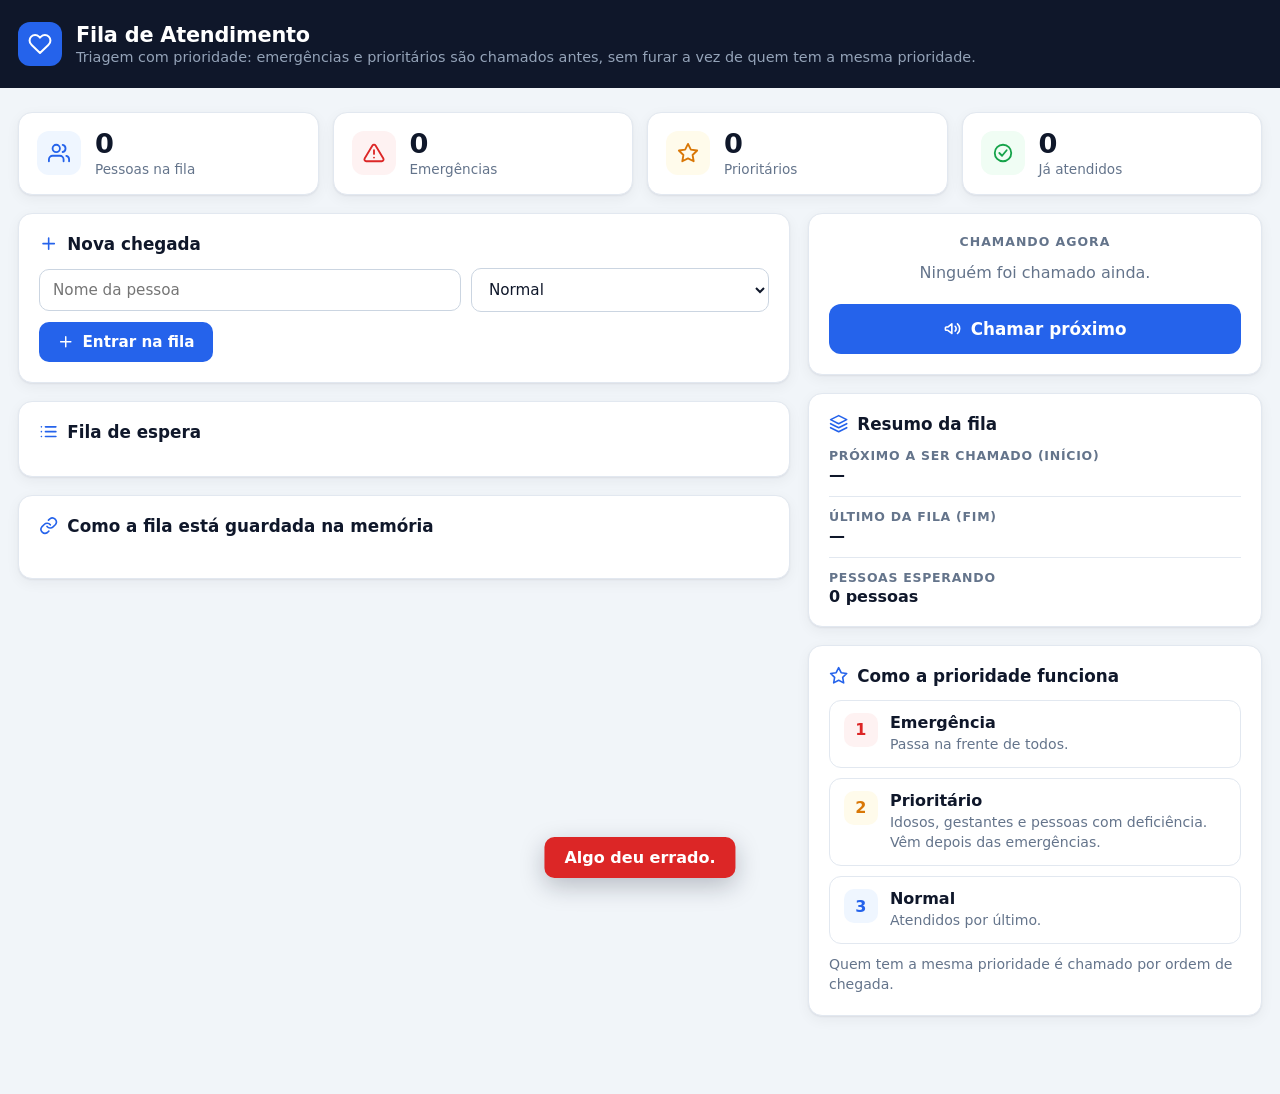
==== Java/FilaAtendimento/src/main/resources/static/index.html @ 16b32c85 "Adiciona Java/FilaAtendimento (fila prioritaria com lista encadeada) Co-Authored-By: Claude Sonnet 5" ====
<!DOCTYPE html>
<html lang="pt-BR">
<head>
<meta charset="UTF-8">
<meta name="viewport" content="width=device-width, initial-scale=1.0">
<title>Fila de Atendimento com Prioridade</title>
<style>
  :root {
    --bg: #f1f5f9; --card: #ffffff; --borda: #e2e8f0; --texto: #0f172a; --suave: #64748b;
    --marca: #2563eb; --marca-fundo: #eff6ff; --topo: #0f172a;
    --emerg: #dc2626; --emerg-fundo: #fef2f2; --prio: #d97706; --prio-fundo: #fffbeb;
    --normal: #2563eb; --normal-fundo: #eff6ff; --ok: #16a34a; --ok-fundo: #f0fdf4;
    --sombra: 0 1px 2px rgba(15,23,42,.06), 0 4px 14px rgba(15,23,42,.05);
  }
  * { box-sizing: border-box; }
  body { margin: 0; background: var(--bg); color: var(--texto); font-family: "Inter", "Segoe UI", system-ui, sans-serif; }
  .ic { width: 1.15em; height: 1.15em; fill: none; stroke: currentColor; stroke-width: 2; stroke-linecap: round; stroke-linejoin: round; flex: none; }

  header.topo { background: var(--topo); color: #fff; }
  header.topo .conteudo { max-width: 1360px; margin: 0 auto; padding: 22px 18px; display: flex; align-items: center; gap: 14px; }
  .logo { width: 44px; height: 44px; border-radius: 12px; background: var(--marca); display: grid; place-items: center; }
  .logo .ic { width: 24px; height: 24px; }
  header.topo h1 { margin: 0; font-size: 1.3rem; font-weight: 700; letter-spacing: -.01em; }
  header.topo p { margin: 2px 0 0; color: #94a3b8; font-size: .9rem; }

  main { max-width: 1360px; margin: 0 auto; padding: 24px 18px 60px; }
  .layout { display: grid; grid-template-columns: minmax(0, 1.7fr) minmax(300px, 1fr); gap: 18px; align-items: start; }
  .col { min-width: 0; }

  .stats { display: grid; grid-template-columns: repeat(4, 1fr); gap: 14px; margin-bottom: 18px; }
  .stat { background: var(--card); border: 1px solid var(--borda); border-radius: 14px; padding: 16px 18px; display: flex; align-items: center; gap: 14px; box-shadow: var(--sombra); }
  .stat .bolha { width: 44px; height: 44px; border-radius: 12px; display: grid; place-items: center; background: var(--marca-fundo); color: var(--marca); }
  .stat.emerg .bolha { background: var(--emerg-fundo); color: var(--emerg); }
  .stat.prio .bolha { background: var(--prio-fundo); color: var(--prio); }
  .stat.atend .bolha { background: var(--ok-fundo); color: var(--ok); }
  .stat .bolha .ic { width: 22px; height: 22px; }
  .stat b { display: block; font-size: 1.7rem; line-height: 1.1; }
  .stat span { color: var(--suave); font-size: .85rem; }

  .card { background: var(--card); border: 1px solid var(--borda); border-radius: 14px; padding: 20px; margin-bottom: 18px; box-shadow: var(--sombra); }
  .card h2 { margin: 0 0 14px; font-size: 1.05rem; display: flex; align-items: center; gap: 9px; }
  .card h2 .ic { color: var(--marca); }

  form { display: flex; flex-wrap: wrap; gap: 10px; align-items: center; }
  input[type=text], select {
    background: #fff; color: var(--texto); border: 1px solid #cbd5e1; border-radius: 10px;
    padding: 11px 13px; font-size: .95rem; font-family: inherit;
  }
  input[type=text]:focus, select:focus { outline: 3px solid #bfdbfe; border-color: var(--marca); }
  input[type=text] { flex: 1 1 240px; }
  button {
    display: inline-flex; align-items: center; justify-content: center; gap: 8px; font-family: inherit;
    background: var(--marca); color: #fff; border: 0; border-radius: 10px; padding: 11px 18px;
    font-weight: 600; font-size: .95rem; cursor: pointer; transition: background .15s;
  }
  button:hover { background: #1d4ed8; }
  button.icone { background: #fff; color: var(--suave); border: 1px solid var(--borda); padding: 8px; }
  button.icone:hover { color: var(--emerg); border-color: #fecaca; background: #fef2f2; }
  button.grande { width: 100%; padding: 15px 18px; font-size: 1.05rem; border-radius: 12px; }
  button:disabled { background: #cbd5e1; cursor: not-allowed; }

  ul#lista { list-style: none; margin: 0; padding: 0; }
  ul#lista li {
    display: flex; align-items: center; gap: 12px; padding: 13px 16px; border: 1px solid var(--borda);
    border-radius: 12px; margin-bottom: 8px; background: #fff; border-left: 5px solid var(--normal);
  }
  ul#lista li.p-EMERGENCIA { border-left-color: var(--emerg); }
  ul#lista li.p-PRIORITARIO { border-left-color: var(--prio); }
  ul#lista li.proximo { background: #f8fbff; box-shadow: 0 0 0 2px #bfdbfe; }
  .ordem { width: 30px; height: 30px; border-radius: 50%; background: #f1f5f9; color: var(--suave); font-weight: 700; font-size: .85rem; display: grid; place-items: center; flex: none; }
  li.proximo .ordem { background: var(--marca); color: #fff; }
  .senha { font-family: "JetBrains Mono", ui-monospace, monospace; font-weight: 700; font-size: .9rem; background: #f1f5f9; padding: 4px 9px; border-radius: 8px; }
  .nome { flex: 1; word-break: break-word; font-weight: 500; }
  .hora { color: var(--suave); font-size: .82rem; display: flex; align-items: center; gap: 5px; }
  .badge { font-size: .74rem; font-weight: 700; padding: 3px 10px; border-radius: 999px; letter-spacing: .02em; }
  .badge.EMERGENCIA { color: #b91c1c; background: var(--emerg-fundo); }
  .badge.PRIORITARIO { color: #b45309; background: var(--prio-fundo); }
  .badge.NORMAL { color: #1d4ed8; background: var(--normal-fundo); }
  .vazio { color: var(--suave); display: flex; align-items: center; justify-content: center; gap: 10px; padding: 22px; }
  .vazio .ic { width: 22px; height: 22px; }

  .chamando { text-align: center; }
  .chamando .rotulo { color: var(--suave); font-size: .78rem; text-transform: uppercase; letter-spacing: .08em; font-weight: 700; }
  .chamando .senha-grande { font-family: "JetBrains Mono", ui-monospace, monospace; font-size: 3.2rem; font-weight: 800; line-height: 1.1; margin: 8px 0 2px; color: var(--marca); }
  .chamando .quem { font-size: 1.15rem; font-weight: 600; margin-bottom: 8px; }
  .chamando .vazio-chamado { color: var(--suave); padding: 14px 0 6px; }
  .chamando .botao { margin-top: 16px; }

  .resumo dl { margin: 0; display: grid; gap: 12px; }
  .resumo dt { color: var(--suave); font-size: .78rem; text-transform: uppercase; letter-spacing: .06em; font-weight: 700; }
  .resumo dd { margin: 2px 0 0; font-weight: 600; word-break: break-word; }
  .resumo .linha { border-top: 1px solid var(--borda); padding-top: 12px; }

  .regra { display: flex; gap: 12px; align-items: flex-start; border: 1px solid var(--borda); border-radius: 12px; padding: 12px 14px; margin-bottom: 10px; }
  .regra .bolha { width: 34px; height: 34px; border-radius: 10px; display: grid; place-items: center; flex: none; font-weight: 800; }
  .regra.n1 .bolha { background: var(--emerg-fundo); color: var(--emerg); }
  .regra.n2 .bolha { background: var(--prio-fundo); color: var(--prio); }
  .regra.n3 .bolha { background: var(--normal-fundo); color: var(--normal); }
  .regra b { display: block; margin-bottom: 2px; }
  .regra span { color: var(--suave); font-size: .88rem; line-height: 1.4; }
  .nota { color: var(--suave); font-size: .88rem; line-height: 1.45; margin: 4px 0 0; }

  /* desenho da fila encadeada */
  .estrutura { display: flex; flex-wrap: wrap; align-items: flex-start; gap: 0; row-gap: 22px; padding: 6px 2px 2px; }
  .item { display: flex; align-items: center; }
  .no-wrap { position: relative; padding-top: 22px; }
  .tag { position: absolute; top: 0; left: 0; font-size: .7rem; font-weight: 800; letter-spacing: .06em; padding: 2px 8px; border-radius: 999px; white-space: nowrap; }
  .tag.head { color: #1d4ed8; background: var(--marca-fundo); }
  .tag.tail { color: #b45309; background: var(--prio-fundo); }
  .tag.both { color: #1d4ed8; background: var(--marca-fundo); }
  .no { display: flex; border: 2px solid var(--normal); border-radius: 12px; overflow: hidden; background: #fff; }
  .no.EMERGENCIA { border-color: var(--emerg); }
  .no.PRIORITARIO { border-color: var(--prio); }
  .no .valor { padding: 9px 13px; max-width: 150px; font-size: .88rem; font-weight: 500; }
  .no .valor small { display: block; color: var(--suave); font-size: .7rem; font-weight: 600; }
  .no .ptr { background: var(--normal); color: #fff; padding: 0 11px; display: flex; align-items: center; font-weight: 700; font-size: .75rem; }
  .no.EMERGENCIA .ptr { background: var(--emerg); }
  .no.PRIORITARIO .ptr { background: var(--prio); }
  .seta { color: var(--suave); padding: 0 8px; display: flex; }
  .seta .ic { width: 22px; height: 22px; }
  .nulo { border: 2px dashed #cbd5e1; border-radius: 12px; padding: 8px 13px; color: var(--suave); font-weight: 700; font-size: .85rem; margin-top: 22px; }

  #toast {
    position: fixed; bottom: 22px; left: 50%; transform: translateX(-50%); background: var(--emerg); color: #fff;
    padding: 11px 20px; border-radius: 10px; font-weight: 600; opacity: 0; pointer-events: none; transition: opacity .25s;
    max-width: 90vw; z-index: 10; box-shadow: 0 8px 24px rgba(15,23,42,.25);
  }
  #toast.ok { background: var(--ok); }
  #toast.mostrar { opacity: 1; }
  @media (max-width: 1000px) { .layout { grid-template-columns: 1fr; } .stats { grid-template-columns: repeat(2, 1fr); } }
  @media (max-width: 560px) { .stats { grid-template-columns: 1fr; } }
</style>
</head>
<body>
<svg width="0" height="0" style="position:absolute" aria-hidden="true">
  <symbol id="i-users" viewBox="0 0 24 24"><path d="M17 21v-2a4 4 0 0 0-4-4H5a4 4 0 0 0-4 4v2"/><circle cx="9" cy="7" r="4"/><path d="M23 21v-2a4 4 0 0 0-3-3.9M16 3.1a4 4 0 0 1 0 7.8"/></symbol>
  <symbol id="i-alert" viewBox="0 0 24 24"><path d="M10.3 3.9 1.8 18a2 2 0 0 0 1.7 3h17a2 2 0 0 0 1.7-3L13.7 3.9a2 2 0 0 0-3.4 0z"/><path d="M12 9v4M12 17h.01"/></symbol>
  <symbol id="i-star" viewBox="0 0 24 24"><path d="M12 2l3.1 6.3 6.9 1-5 4.9 1.2 6.8L12 17.8 5.8 21l1.2-6.8-5-4.9 6.9-1z"/></symbol>
  <symbol id="i-check" viewBox="0 0 24 24"><circle cx="12" cy="12" r="9"/><path d="M8 12l3 3 5-6"/></symbol>
  <symbol id="i-plus" viewBox="0 0 24 24"><path d="M12 5v14M5 12h14"/></symbol>
  <symbol id="i-x" viewBox="0 0 24 24"><path d="M18 6 6 18M6 6l12 12"/></symbol>
  <symbol id="i-clock" viewBox="0 0 24 24"><circle cx="12" cy="12" r="9"/><path d="M12 7v5l3 2"/></symbol>
  <symbol id="i-megaphone" viewBox="0 0 24 24"><path d="M3 11v2a1 1 0 0 0 1 1h2l5 4V6L6 10H4a1 1 0 0 0-1 1z"/><path d="M15 9a4 4 0 0 1 0 6M18 6a8 8 0 0 1 0 12"/></symbol>
  <symbol id="i-list" viewBox="0 0 24 24"><path d="M8 6h13M8 12h13M8 18h13M3 6h.01M3 12h.01M3 18h.01"/></symbol>
  <symbol id="i-link" viewBox="0 0 24 24"><path d="M10 13a5 5 0 0 0 7.5.5l3-3a5 5 0 0 0-7-7l-1.7 1.7"/><path d="M14 11a5 5 0 0 0-7.5-.5l-3 3a5 5 0 0 0 7 7l1.7-1.7"/></symbol>
  <symbol id="i-layers" viewBox="0 0 24 24"><path d="M12 2 2 7l10 5 10-5z"/><path d="M2 17l10 5 10-5M2 12l10 5 10-5"/></symbol>
  <symbol id="i-arrow" viewBox="0 0 24 24"><path d="M5 12h14M13 6l6 6-6 6"/></symbol>
  <symbol id="i-inbox" viewBox="0 0 24 24"><path d="M22 12h-6l-2 3h-4l-2-3H2"/><path d="M5.5 5.1 2 12v6a2 2 0 0 0 2 2h16a2 2 0 0 0 2-2v-6l-3.5-6.9A2 2 0 0 0 16.8 4H7.2a2 2 0 0 0-1.7 1.1z"/></symbol>
  <symbol id="i-heart" viewBox="0 0 24 24"><path d="M20.8 4.6a5.5 5.5 0 0 0-7.8 0L12 5.7l-1-1.1a5.5 5.5 0 0 0-7.8 7.8l1 1.1L12 21l7.8-7.5 1-1.1a5.5 5.5 0 0 0 0-7.8z"/></symbol>
</svg>

<header class="topo">
  <div class="conteudo">
    <div class="logo"><svg class="ic"><use href="#i-heart"/></svg></div>
    <div>
      <h1>Fila de Atendimento</h1>
      <p>Triagem com prioridade: emergências e prioritários são chamados antes, sem furar a vez de quem tem a mesma prioridade.</p>
    </div>
  </div>
</header>

<main>
  <div class="stats">
    <div class="stat"><div class="bolha"><svg class="ic"><use href="#i-users"/></svg></div><div><b id="cTotal">0</b><span>Pessoas na fila</span></div></div>
    <div class="stat emerg"><div class="bolha"><svg class="ic"><use href="#i-alert"/></svg></div><div><b id="cEmerg">0</b><span>Emergências</span></div></div>
    <div class="stat prio"><div class="bolha"><svg class="ic"><use href="#i-star"/></svg></div><div><b id="cPrio">0</b><span>Prioritários</span></div></div>
    <div class="stat atend"><div class="bolha"><svg class="ic"><use href="#i-check"/></svg></div><div><b id="cAtend">0</b><span>Já atendidos</span></div></div>
  </div>

  <div class="layout">
  <div class="col">
    <section class="card">
      <h2><svg class="ic"><use href="#i-plus"/></svg>Nova chegada</h2>
      <form id="form">
        <input type="text" id="nome" placeholder="Nome da pessoa" maxlength="60" autocomplete="off" required>
        <select id="prioridade">
          <option value="NORMAL">Normal</option>
          <option value="PRIORITARIO">Prioritário (idoso, gestante, PCD)</option>
          <option value="EMERGENCIA">Emergência</option>
        </select>
        <button type="submit"><svg class="ic"><use href="#i-plus"/></svg>Entrar na fila</button>
      </form>
    </section>

    <section class="card">
      <h2><svg class="ic"><use href="#i-list"/></svg>Fila de espera</h2>
      <ul id="lista"></ul>
    </section>

    <section class="card">
      <h2><svg class="ic"><use href="#i-link"/></svg>Como a fila está guardada na memória</h2>
      <div class="estrutura" id="estrutura"></div>
    </section>
  </div>

  <div class="col">
    <aside class="card chamando">
      <div class="rotulo">Chamando agora</div>
      <div id="chamadoBox"><div class="vazio-chamado">Ninguém foi chamado ainda.</div></div>
      <div class="botao"><button class="grande" id="chamar"><svg class="ic"><use href="#i-megaphone"/></svg>Chamar próximo</button></div>
    </aside>

    <aside class="card resumo">
      <h2><svg class="ic"><use href="#i-layers"/></svg>Resumo da fila</h2>
      <dl>
        <div><dt>Próximo a ser chamado (início)</dt><dd id="pPrimeiro">—</dd></div>
        <div class="linha"><dt>Último da fila (fim)</dt><dd id="pUltimo">—</dd></div>
        <div class="linha"><dt>Pessoas esperando</dt><dd id="pTam">0 pessoas</dd></div>
      </dl>
    </aside>

    <section class="card">
      <h2><svg class="ic"><use href="#i-star"/></svg>Como a prioridade funciona</h2>
      <div class="regra n1"><div class="bolha">1</div><div><b>Emergência</b><span>Passa na frente de todos.</span></div></div>
      <div class="regra n2"><div class="bolha">2</div><div><b>Prioritário</b><span>Idosos, gestantes e pessoas com deficiência. Vêm depois das emergências.</span></div></div>
      <div class="regra n3"><div class="bolha">3</div><div><b>Normal</b><span>Atendidos por último.</span></div></div>
      <p class="nota">Quem tem a mesma prioridade é chamado por ordem de chegada.</p>
    </section>
  </div>
  </div>
</main>
<div id="toast"></div>

<script>
const API = '/api/fila';
const $ = (id) => document.getElementById(id);
const ic = (nome) => '<svg class="ic" aria-hidden="true"><use href="#i-' + nome + '"/></svg>';
const ROTULO = { EMERGENCIA: 'Emergência', PRIORITARIO: 'Prioritário', NORMAL: 'Normal' };

function esc(texto) {
  const d = document.createElement('div');
  d.textContent = texto;
  return d.innerHTML;
}

function aviso(msg, ok) {
  const t = $('toast');
  t.textContent = msg;
  t.className = 'mostrar' + (ok ? ' ok' : '');
  clearTimeout(aviso.timer);
  aviso.timer = setTimeout(() => { t.className = ''; }, 2800);
}

async function chamar(url, opcoes) {
  const resp = await fetch(url, Object.assign({ headers: { 'Content-Type': 'application/json' } }, opcoes));
  let dados = {};
  try { dados = await resp.json(); } catch (e) { /* resposta sem corpo */ }
  if (!resp.ok) { throw new Error(dados.erro || 'Algo deu errado.'); }
  return dados;
}

async function executar(promessa, mensagemOk) {
  try {
    const dados = await promessa;
    desenhar(dados);
    if (mensagemOk) { aviso(mensagemOk, true); }
    return true;
  } catch (e) {
    aviso(e.message);
    return false;
  }
}

function desenhar(dados) {
  $('cTotal').textContent = dados.total;
  $('cEmerg').textContent = dados.emergencias;
  $('cPrio').textContent = dados.prioritarios;
  $('cAtend').textContent = dados.atendidos;
  $('pPrimeiro').textContent = dados.fila.length ? dados.fila[0].nome + ' (' + dados.fila[0].senha + ')' : '—';
  const ult = dados.fila[dados.fila.length - 1];
  $('pUltimo').textContent = ult ? ult.nome + ' (' + ult.senha + ')' : '—';
  $('pTam').textContent = dados.total + (dados.total === 1 ? ' pessoa' : ' pessoas');
  $('chamar').disabled = dados.total === 0;
  $('chamadoBox').innerHTML = dados.chamado
    ? '<div class="senha-grande">' + esc(dados.chamado.senha) + '</div>' +
      '<div class="quem">' + esc(dados.chamado.nome) + '</div>' +
      '<span class="badge ' + dados.chamado.prioridade + '">' + ROTULO[dados.chamado.prioridade] + '</span>'
    : '<div class="vazio-chamado">Ninguém foi chamado ainda.</div>';
  desenharLista(dados.fila);
  desenharEstrutura(dados.fila);
}

function desenharLista(fila) {
  const ul = $('lista');
  ul.innerHTML = '';
  if (fila.length === 0) {
    ul.innerHTML = '<div class="vazio">' + ic('inbox') + '<span>A fila está vazia.</span></div>';
    return;
  }
  fila.forEach((p, i) => {
    const li = document.createElement('li');
    li.className = 'p-' + p.prioridade + (i === 0 ? ' proximo' : '');
    li.innerHTML =
      '<span class="ordem">' + (i + 1) + '</span>' +
      '<span class="senha">' + esc(p.senha) + '</span>' +
      '<span class="nome">' + esc(p.nome) + '</span>' +
      '<span class="badge ' + p.prioridade + '">' + ROTULO[p.prioridade] + '</span>' +
      '<span class="hora">' + ic('clock') + esc(p.chegada) + '</span>' +
      '<button class="icone" data-acao="cancelar" title="Saiu da fila">' + ic('x') + '</button>';
    li.querySelector('[data-acao=cancelar]').addEventListener('click', () =>
      executar(chamar(API + '/' + p.id, { method: 'DELETE' }), 'Pessoa removida da fila.'));
    ul.appendChild(li);
  });
}

function desenharEstrutura(fila) {
  const box = $('estrutura');
  box.innerHTML = '';
  if (fila.length === 0) {
    box.innerHTML = '<div class="nulo">inicio = null &nbsp;|&nbsp; fim = null (fila vazia)</div>';
    return;
  }
  fila.forEach((p, i) => {
    const primeiro = i === 0;
    const ultimo = i === fila.length - 1;
    let tag = '';
    if (primeiro && ultimo) { tag = '<span class="tag both">INÍCIO = FIM</span>'; }
    else if (primeiro) { tag = '<span class="tag head">INÍCIO (próximo)</span>'; }
    else if (ultimo) { tag = '<span class="tag tail">FIM</span>'; }

    const item = document.createElement('div');
    item.className = 'item';
    item.innerHTML =
      '<div class="no-wrap">' + tag +
        '<div class="no ' + p.prioridade + '">' +
          '<div class="valor"><small>' + esc(p.senha) + '</small>' + esc(p.nome) + '</div>' +
          '<div class="ptr">próx</div>' +
        '</div>' +
      '</div>' +
      '<span class="seta">' + ic('arrow') + '</span>';
    box.appendChild(item);
  });
  const nulo = document.createElement('div');
  nulo.className = 'nulo';
  nulo.textContent = 'null';
  box.lastChild.appendChild(nulo);
}

$('form').addEventListener('submit', async (ev) => {
  ev.preventDefault();
  const deu = await executar(
    chamar(API, { method: 'POST', body: JSON.stringify({ nome: $('nome').value, prioridade: $('prioridade').value }) }),
    'Pessoa adicionada à fila.');
  if (deu) { $('nome').value = ''; $('prioridade').value = 'NORMAL'; $('nome').focus(); }
});

$('chamar').addEventListener('click', () =>
  executar(chamar(API + '/chamar', { method: 'POST' }), 'Próximo chamado.'));

executar(chamar(API));
</script>
</body>
</html>
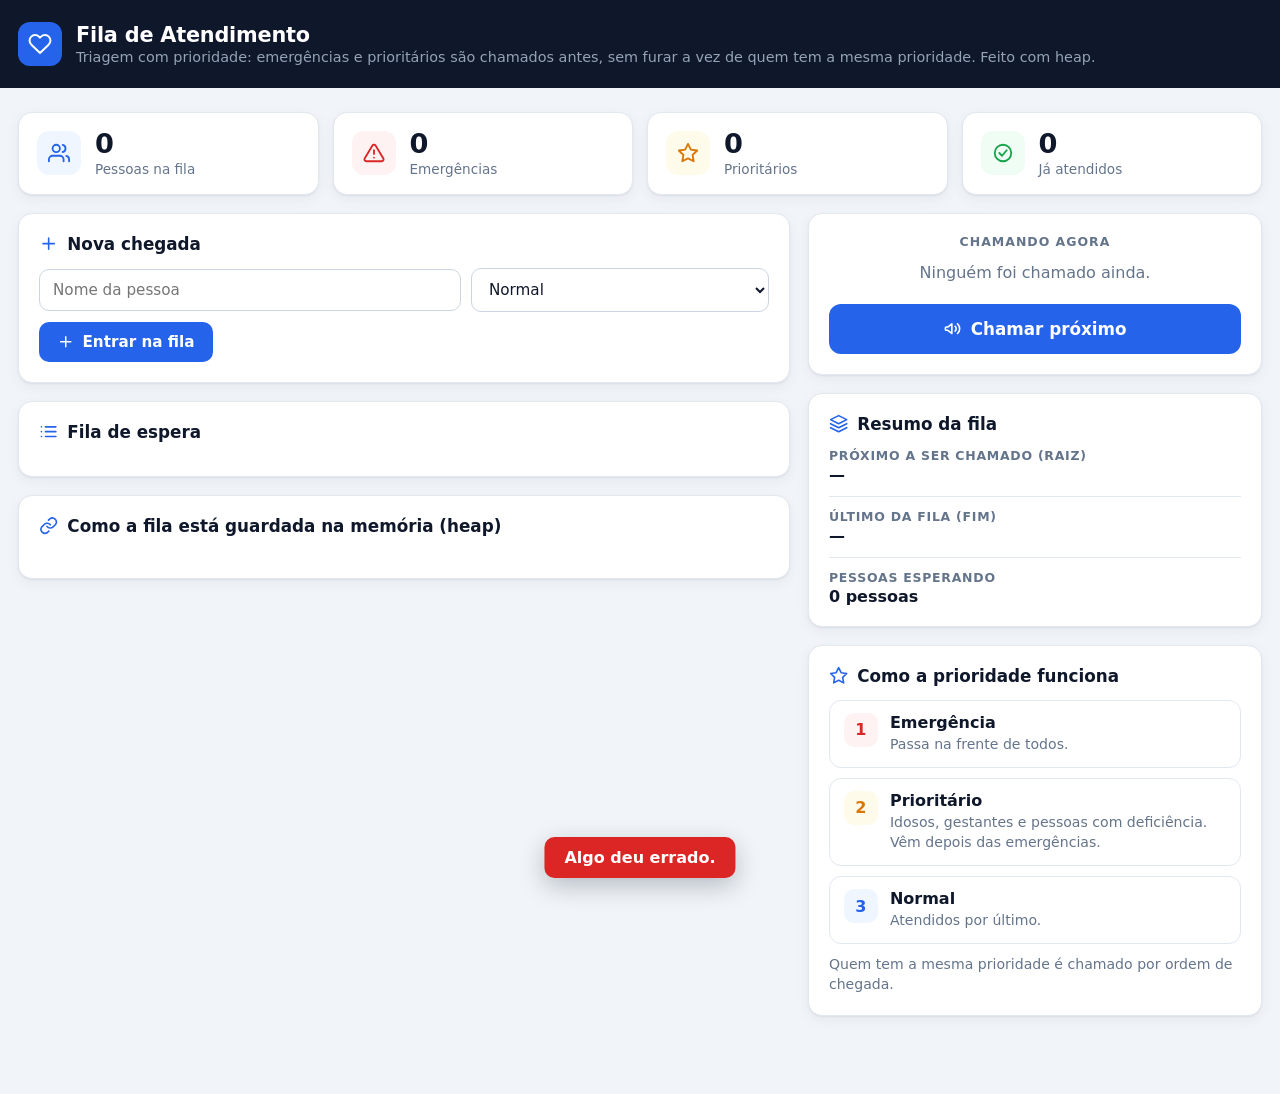
==== commit ab5cb5e8: "FilaAtendimento: troca a lista encadeada por heap minimo Co-Authored-By: Claude Sonnet 5.5 <noreply@" ====
--- a/Java/FilaAtendimento/src/main/resources/static/index.html
+++ b/Java/FilaAtendimento/src/main/resources/static/index.html
@@ -119,6 +119,27 @@
   .seta { color: var(--suave); padding: 0 8px; display: flex; }
   .seta .ic { width: 22px; height: 22px; }
   .nulo { border: 2px dashed #cbd5e1; border-radius: 12px; padding: 8px 13px; color: var(--suave); font-weight: 700; font-size: .85rem; margin-top: 22px; }
+
+
+  /* desenho do heap (árvore em níveis + vetor) */
+  .arvore { display: flex; flex-direction: column; gap: 14px; }
+  .nivel { display: flex; align-items: center; gap: 14px; }
+  .nivel .rot { width: 78px; flex: none; color: var(--suave); font-size: .72rem; font-weight: 700; text-transform: uppercase; letter-spacing: .05em; }
+  .nivel .nos { display: flex; justify-content: center; gap: 12px; flex: 1; flex-wrap: wrap; }
+  .noh { position: relative; border: 2px solid var(--normal); border-radius: 12px; padding: 8px 14px; background: #fff; min-width: 120px; text-align: center; }
+  .noh.EMERGENCIA { border-color: var(--emerg); background: var(--emerg-fundo); }
+  .noh.PRIORITARIO { border-color: var(--prio); background: var(--prio-fundo); }
+  .noh.NORMAL { background: var(--normal-fundo); }
+  .noh small { display: block; color: var(--suave); font-size: .7rem; font-weight: 700; }
+  .noh b { font-size: .9rem; font-weight: 600; }
+  .noh .raiz { position: absolute; top: -11px; left: 50%; transform: translateX(-50%); background: var(--marca); color: #fff; font-size: .62rem; font-weight: 800; letter-spacing: .05em; padding: 1px 8px; border-radius: 999px; white-space: nowrap; }
+  .vetor { display: flex; flex-wrap: wrap; gap: 6px; margin-top: 18px; padding-top: 14px; border-top: 1px dashed var(--borda); align-items: flex-end; }
+  .vetor .rot { width: 100%; color: var(--suave); font-size: .72rem; font-weight: 700; text-transform: uppercase; letter-spacing: .05em; margin-bottom: 2px; }
+  .cel { border: 1px solid #cbd5e1; border-radius: 8px; text-align: center; min-width: 64px; overflow: hidden; background: #fff; }
+  .cel i { display: block; font-style: normal; background: #f1f5f9; color: var(--suave); font-size: .68rem; font-weight: 700; padding: 2px 0; }
+  .cel span { display: block; font-family: "JetBrains Mono", ui-monospace, monospace; font-size: .8rem; font-weight: 700; padding: 5px 6px; }
+  .cel.EMERGENCIA span { color: #b91c1c; } .cel.PRIORITARIO span { color: #b45309; } .cel.NORMAL span { color: #1d4ed8; }
+  .nota-heap { color: var(--suave); font-size: .86rem; line-height: 1.45; margin: 14px 0 0; }
 
   #toast {
     position: fixed; bottom: 22px; left: 50%; transform: translateX(-50%); background: var(--emerg); color: #fff;
@@ -154,7 +175,7 @@
     <div class="logo"><svg class="ic"><use href="#i-heart"/></svg></div>
     <div>
       <h1>Fila de Atendimento</h1>
-      <p>Triagem com prioridade: emergências e prioritários são chamados antes, sem furar a vez de quem tem a mesma prioridade.</p>
+      <p>Triagem com prioridade: emergências e prioritários são chamados antes, sem furar a vez de quem tem a mesma prioridade. Feito com heap.</p>
     </div>
   </div>
 </header>
@@ -188,7 +209,7 @@
     </section>
 
     <section class="card">
-      <h2><svg class="ic"><use href="#i-link"/></svg>Como a fila está guardada na memória</h2>
+      <h2><svg class="ic"><use href="#i-link"/></svg>Como a fila está guardada na memória (heap)</h2>
       <div class="estrutura" id="estrutura"></div>
     </section>
   </div>
@@ -203,7 +224,7 @@
     <aside class="card resumo">
       <h2><svg class="ic"><use href="#i-layers"/></svg>Resumo da fila</h2>
       <dl>
-        <div><dt>Próximo a ser chamado (início)</dt><dd id="pPrimeiro">—</dd></div>
+        <div><dt>Próximo a ser chamado (raiz)</dt><dd id="pPrimeiro">—</dd></div>
         <div class="linha"><dt>Último da fila (fim)</dt><dd id="pUltimo">—</dd></div>
         <div class="linha"><dt>Pessoas esperando</dt><dd id="pTam">0 pessoas</dd></div>
       </dl>
@@ -277,7 +298,7 @@
       '<span class="badge ' + dados.chamado.prioridade + '">' + ROTULO[dados.chamado.prioridade] + '</span>'
     : '<div class="vazio-chamado">Ninguém foi chamado ainda.</div>';
   desenharLista(dados.fila);
-  desenharEstrutura(dados.fila);
+  desenharEstrutura(dados.heap);
 }
 
 function desenharLista(fila) {
@@ -303,37 +324,30 @@
   });
 }
 
-function desenharEstrutura(fila) {
+function desenharEstrutura(heap) {
   const box = $('estrutura');
   box.innerHTML = '';
-  if (fila.length === 0) {
-    box.innerHTML = '<div class="nulo">inicio = null &nbsp;|&nbsp; fim = null (fila vazia)</div>';
+  if (heap.length === 0) {
+    box.innerHTML = '<div class="nulo">heap vazio (tamanho = 0)</div>';
     return;
   }
-  fila.forEach((p, i) => {
-    const primeiro = i === 0;
-    const ultimo = i === fila.length - 1;
-    let tag = '';
-    if (primeiro && ultimo) { tag = '<span class="tag both">INÍCIO = FIM</span>'; }
-    else if (primeiro) { tag = '<span class="tag head">INÍCIO (próximo)</span>'; }
-    else if (ultimo) { tag = '<span class="tag tail">FIM</span>'; }
-
-    const item = document.createElement('div');
-    item.className = 'item';
-    item.innerHTML =
-      '<div class="no-wrap">' + tag +
-        '<div class="no ' + p.prioridade + '">' +
-          '<div class="valor"><small>' + esc(p.senha) + '</small>' + esc(p.nome) + '</div>' +
-          '<div class="ptr">próx</div>' +
-        '</div>' +
-      '</div>' +
-      '<span class="seta">' + ic('arrow') + '</span>';
-    box.appendChild(item);
-  });
-  const nulo = document.createElement('div');
-  nulo.className = 'nulo';
-  nulo.textContent = 'null';
-  box.lastChild.appendChild(nulo);
+  let html = '<div class="arvore">';
+  let nivel = 0;
+  for (let ini = 0; ini < heap.length; ini += Math.pow(2, nivel), nivel++) {
+    const fim = Math.min(heap.length, ini + Math.pow(2, nivel));
+    html += '<div class="nivel"><div class="rot">' + (nivel === 0 ? 'Raiz' : 'Nível ' + nivel) + '</div><div class="nos">';
+    for (let i = ini; i < fim; i++) {
+      const p = heap[i];
+      html += '<div class="noh ' + p.prioridade + '">' + (i === 0 ? '<span class="raiz">PRÓXIMO</span>' : '') +
+              '<small>[' + i + '] ' + esc(p.senha) + '</small><b>' + esc(p.nome) + '</b></div>';
+    }
+    html += '</div></div>';
+  }
+  html += '</div><div class="vetor"><div class="rot">Como fica no vetor (memória)</div>';
+  heap.forEach((p, i) => { html += '<div class="cel ' + p.prioridade + '"><i>' + i + '</i><span>' + esc(p.senha) + '</span></div>'; });
+  html += '</div><p class="nota-heap">Cada pessoa é mais urgente que as duas logo abaixo dela. Por isso a raiz é sempre o próximo a ser chamado. ' +
+          'Os filhos da posição i ficam em 2i+1 e 2i+2.</p>';
+  box.innerHTML = html;
 }
 
 $('form').addEventListener('submit', async (ev) => {
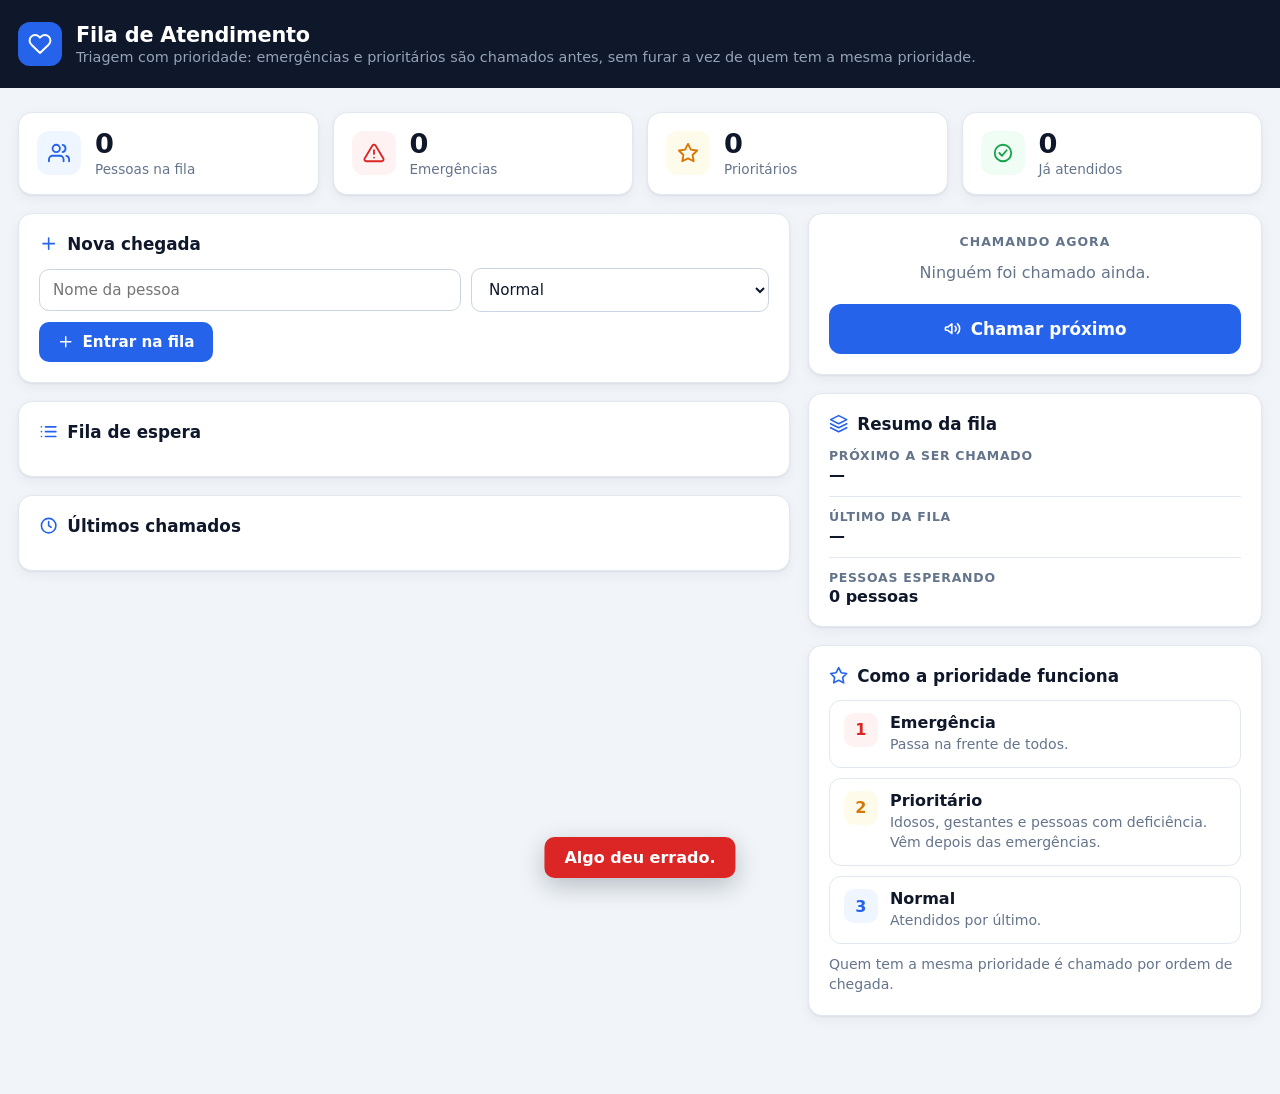
==== commit 6abfa305: "FilaAtendimento: remove a estrutura de dados e usa lista simples ordenada por prioridade Co-Authored" ====
--- a/Java/FilaAtendimento/src/main/resources/static/index.html
+++ b/Java/FilaAtendimento/src/main/resources/static/index.html
@@ -59,13 +59,13 @@
   button.grande { width: 100%; padding: 15px 18px; font-size: 1.05rem; border-radius: 12px; }
   button:disabled { background: #cbd5e1; cursor: not-allowed; }
 
-  ul#lista { list-style: none; margin: 0; padding: 0; }
-  ul#lista li {
+  ul#lista, ul#historico { list-style: none; margin: 0; padding: 0; }
+  ul#lista li, ul#historico li {
     display: flex; align-items: center; gap: 12px; padding: 13px 16px; border: 1px solid var(--borda);
     border-radius: 12px; margin-bottom: 8px; background: #fff; border-left: 5px solid var(--normal);
   }
-  ul#lista li.p-EMERGENCIA { border-left-color: var(--emerg); }
-  ul#lista li.p-PRIORITARIO { border-left-color: var(--prio); }
+  ul#lista li.p-EMERGENCIA, ul#historico li.p-EMERGENCIA { border-left-color: var(--emerg); }
+  ul#lista li.p-PRIORITARIO, ul#historico li.p-PRIORITARIO { border-left-color: var(--prio); }
   ul#lista li.proximo { background: #f8fbff; box-shadow: 0 0 0 2px #bfdbfe; }
   .ordem { width: 30px; height: 30px; border-radius: 50%; background: #f1f5f9; color: var(--suave); font-weight: 700; font-size: .85rem; display: grid; place-items: center; flex: none; }
   li.proximo .ordem { background: var(--marca); color: #fff; }
@@ -99,47 +99,6 @@
   .regra b { display: block; margin-bottom: 2px; }
   .regra span { color: var(--suave); font-size: .88rem; line-height: 1.4; }
   .nota { color: var(--suave); font-size: .88rem; line-height: 1.45; margin: 4px 0 0; }
-
-  /* desenho da fila encadeada */
-  .estrutura { display: flex; flex-wrap: wrap; align-items: flex-start; gap: 0; row-gap: 22px; padding: 6px 2px 2px; }
-  .item { display: flex; align-items: center; }
-  .no-wrap { position: relative; padding-top: 22px; }
-  .tag { position: absolute; top: 0; left: 0; font-size: .7rem; font-weight: 800; letter-spacing: .06em; padding: 2px 8px; border-radius: 999px; white-space: nowrap; }
-  .tag.head { color: #1d4ed8; background: var(--marca-fundo); }
-  .tag.tail { color: #b45309; background: var(--prio-fundo); }
-  .tag.both { color: #1d4ed8; background: var(--marca-fundo); }
-  .no { display: flex; border: 2px solid var(--normal); border-radius: 12px; overflow: hidden; background: #fff; }
-  .no.EMERGENCIA { border-color: var(--emerg); }
-  .no.PRIORITARIO { border-color: var(--prio); }
-  .no .valor { padding: 9px 13px; max-width: 150px; font-size: .88rem; font-weight: 500; }
-  .no .valor small { display: block; color: var(--suave); font-size: .7rem; font-weight: 600; }
-  .no .ptr { background: var(--normal); color: #fff; padding: 0 11px; display: flex; align-items: center; font-weight: 700; font-size: .75rem; }
-  .no.EMERGENCIA .ptr { background: var(--emerg); }
-  .no.PRIORITARIO .ptr { background: var(--prio); }
-  .seta { color: var(--suave); padding: 0 8px; display: flex; }
-  .seta .ic { width: 22px; height: 22px; }
-  .nulo { border: 2px dashed #cbd5e1; border-radius: 12px; padding: 8px 13px; color: var(--suave); font-weight: 700; font-size: .85rem; margin-top: 22px; }
-
-
-  /* desenho do heap (árvore em níveis + vetor) */
-  .arvore { display: flex; flex-direction: column; gap: 14px; }
-  .nivel { display: flex; align-items: center; gap: 14px; }
-  .nivel .rot { width: 78px; flex: none; color: var(--suave); font-size: .72rem; font-weight: 700; text-transform: uppercase; letter-spacing: .05em; }
-  .nivel .nos { display: flex; justify-content: center; gap: 12px; flex: 1; flex-wrap: wrap; }
-  .noh { position: relative; border: 2px solid var(--normal); border-radius: 12px; padding: 8px 14px; background: #fff; min-width: 120px; text-align: center; }
-  .noh.EMERGENCIA { border-color: var(--emerg); background: var(--emerg-fundo); }
-  .noh.PRIORITARIO { border-color: var(--prio); background: var(--prio-fundo); }
-  .noh.NORMAL { background: var(--normal-fundo); }
-  .noh small { display: block; color: var(--suave); font-size: .7rem; font-weight: 700; }
-  .noh b { font-size: .9rem; font-weight: 600; }
-  .noh .raiz { position: absolute; top: -11px; left: 50%; transform: translateX(-50%); background: var(--marca); color: #fff; font-size: .62rem; font-weight: 800; letter-spacing: .05em; padding: 1px 8px; border-radius: 999px; white-space: nowrap; }
-  .vetor { display: flex; flex-wrap: wrap; gap: 6px; margin-top: 18px; padding-top: 14px; border-top: 1px dashed var(--borda); align-items: flex-end; }
-  .vetor .rot { width: 100%; color: var(--suave); font-size: .72rem; font-weight: 700; text-transform: uppercase; letter-spacing: .05em; margin-bottom: 2px; }
-  .cel { border: 1px solid #cbd5e1; border-radius: 8px; text-align: center; min-width: 64px; overflow: hidden; background: #fff; }
-  .cel i { display: block; font-style: normal; background: #f1f5f9; color: var(--suave); font-size: .68rem; font-weight: 700; padding: 2px 0; }
-  .cel span { display: block; font-family: "JetBrains Mono", ui-monospace, monospace; font-size: .8rem; font-weight: 700; padding: 5px 6px; }
-  .cel.EMERGENCIA span { color: #b91c1c; } .cel.PRIORITARIO span { color: #b45309; } .cel.NORMAL span { color: #1d4ed8; }
-  .nota-heap { color: var(--suave); font-size: .86rem; line-height: 1.45; margin: 14px 0 0; }
 
   #toast {
     position: fixed; bottom: 22px; left: 50%; transform: translateX(-50%); background: var(--emerg); color: #fff;
@@ -175,7 +134,7 @@
     <div class="logo"><svg class="ic"><use href="#i-heart"/></svg></div>
     <div>
       <h1>Fila de Atendimento</h1>
-      <p>Triagem com prioridade: emergências e prioritários são chamados antes, sem furar a vez de quem tem a mesma prioridade. Feito com heap.</p>
+      <p>Triagem com prioridade: emergências e prioritários são chamados antes, sem furar a vez de quem tem a mesma prioridade. </p>
     </div>
   </div>
 </header>
@@ -209,8 +168,8 @@
     </section>
 
     <section class="card">
-      <h2><svg class="ic"><use href="#i-link"/></svg>Como a fila está guardada na memória (heap)</h2>
-      <div class="estrutura" id="estrutura"></div>
+      <h2><svg class="ic"><use href="#i-clock"/></svg>Últimos chamados</h2>
+      <ul id="historico"></ul>
     </section>
   </div>
 
@@ -224,8 +183,8 @@
     <aside class="card resumo">
       <h2><svg class="ic"><use href="#i-layers"/></svg>Resumo da fila</h2>
       <dl>
-        <div><dt>Próximo a ser chamado (raiz)</dt><dd id="pPrimeiro">—</dd></div>
-        <div class="linha"><dt>Último da fila (fim)</dt><dd id="pUltimo">—</dd></div>
+        <div><dt>Próximo a ser chamado</dt><dd id="pPrimeiro">—</dd></div>
+        <div class="linha"><dt>Último da fila</dt><dd id="pUltimo">—</dd></div>
         <div class="linha"><dt>Pessoas esperando</dt><dd id="pTam">0 pessoas</dd></div>
       </dl>
     </aside>
@@ -298,7 +257,7 @@
       '<span class="badge ' + dados.chamado.prioridade + '">' + ROTULO[dados.chamado.prioridade] + '</span>'
     : '<div class="vazio-chamado">Ninguém foi chamado ainda.</div>';
   desenharLista(dados.fila);
-  desenharEstrutura(dados.heap);
+  desenharHistorico(dados.historico);
 }
 
 function desenharLista(fila) {
@@ -324,30 +283,22 @@
   });
 }
 
-function desenharEstrutura(heap) {
-  const box = $('estrutura');
-  box.innerHTML = '';
-  if (heap.length === 0) {
-    box.innerHTML = '<div class="nulo">heap vazio (tamanho = 0)</div>';
+function desenharHistorico(hist) {
+  const ul = $('historico');
+  ul.innerHTML = '';
+  if (hist.length === 0) {
+    ul.innerHTML = '<div class="vazio">' + ic('inbox') + '<span>Ninguém foi chamado ainda.</span></div>';
     return;
   }
-  let html = '<div class="arvore">';
-  let nivel = 0;
-  for (let ini = 0; ini < heap.length; ini += Math.pow(2, nivel), nivel++) {
-    const fim = Math.min(heap.length, ini + Math.pow(2, nivel));
-    html += '<div class="nivel"><div class="rot">' + (nivel === 0 ? 'Raiz' : 'Nível ' + nivel) + '</div><div class="nos">';
-    for (let i = ini; i < fim; i++) {
-      const p = heap[i];
-      html += '<div class="noh ' + p.prioridade + '">' + (i === 0 ? '<span class="raiz">PRÓXIMO</span>' : '') +
-              '<small>[' + i + '] ' + esc(p.senha) + '</small><b>' + esc(p.nome) + '</b></div>';
-    }
-    html += '</div></div>';
-  }
-  html += '</div><div class="vetor"><div class="rot">Como fica no vetor (memória)</div>';
-  heap.forEach((p, i) => { html += '<div class="cel ' + p.prioridade + '"><i>' + i + '</i><span>' + esc(p.senha) + '</span></div>'; });
-  html += '</div><p class="nota-heap">Cada pessoa é mais urgente que as duas logo abaixo dela. Por isso a raiz é sempre o próximo a ser chamado. ' +
-          'Os filhos da posição i ficam em 2i+1 e 2i+2.</p>';
-  box.innerHTML = html;
+  hist.forEach((p) => {
+    const li = document.createElement('li');
+    li.className = 'p-' + p.prioridade;
+    li.innerHTML =
+      '<span class="senha">' + esc(p.senha) + '</span>' +
+      '<span class="nome">' + esc(p.nome) + '</span>' +
+      '<span class="badge ' + p.prioridade + '">' + ROTULO[p.prioridade] + '</span>';
+    ul.appendChild(li);
+  });
 }
 
 $('form').addEventListener('submit', async (ev) => {
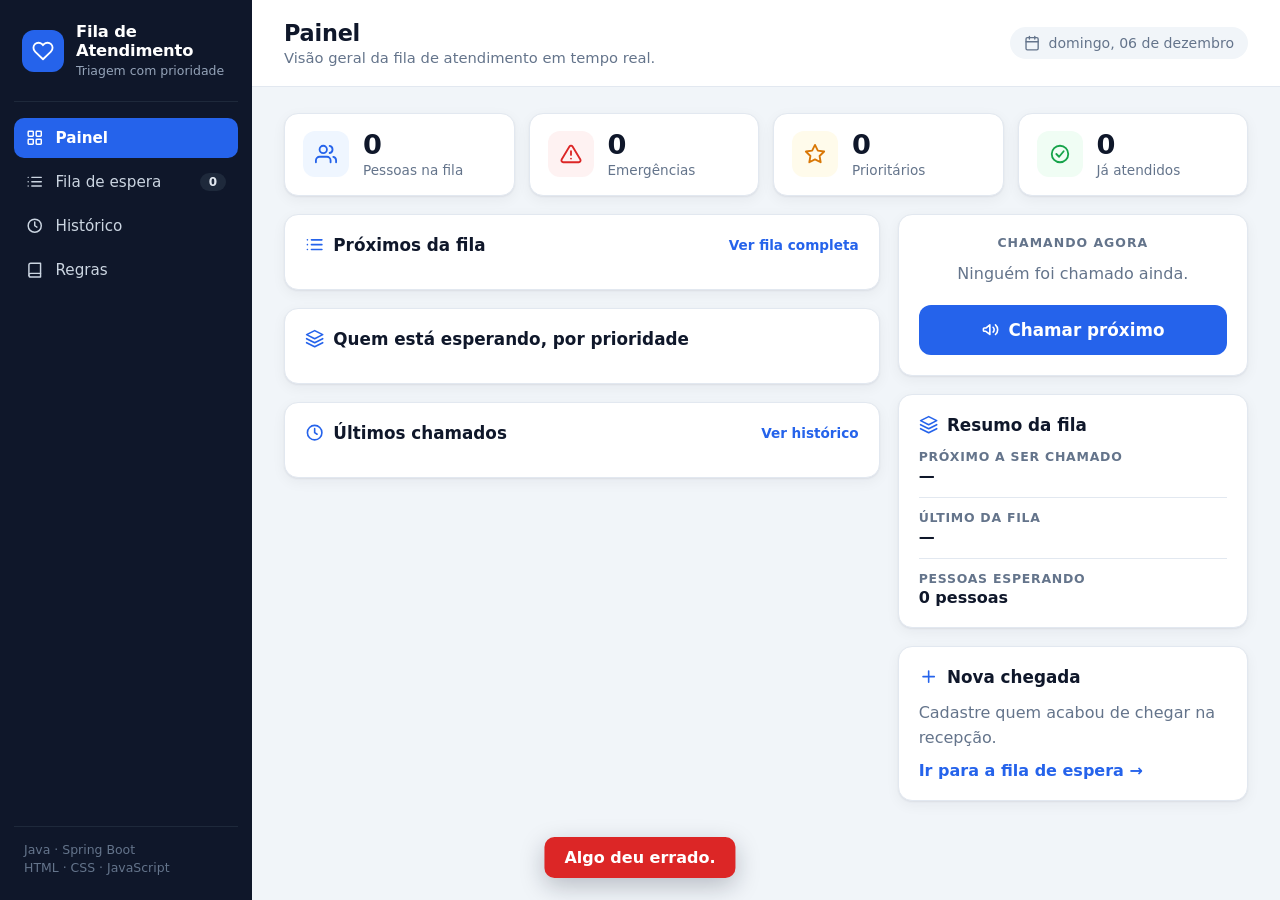
==== commit 2d524d00: "FilaAtendimento: site com 4 paginas (painel, fila, historico, regras) Co-Authored-By: Claude Sonnet " ====
--- a/Java/FilaAtendimento/src/main/resources/static/index.html
+++ b/Java/FilaAtendimento/src/main/resources/static/index.html
@@ -3,316 +3,79 @@
 <head>
 <meta charset="UTF-8">
 <meta name="viewport" content="width=device-width, initial-scale=1.0">
-<title>Fila de Atendimento com Prioridade</title>
-<style>
-  :root {
-    --bg: #f1f5f9; --card: #ffffff; --borda: #e2e8f0; --texto: #0f172a; --suave: #64748b;
-    --marca: #2563eb; --marca-fundo: #eff6ff; --topo: #0f172a;
-    --emerg: #dc2626; --emerg-fundo: #fef2f2; --prio: #d97706; --prio-fundo: #fffbeb;
-    --normal: #2563eb; --normal-fundo: #eff6ff; --ok: #16a34a; --ok-fundo: #f0fdf4;
-    --sombra: 0 1px 2px rgba(15,23,42,.06), 0 4px 14px rgba(15,23,42,.05);
-  }
-  * { box-sizing: border-box; }
-  body { margin: 0; background: var(--bg); color: var(--texto); font-family: "Inter", "Segoe UI", system-ui, sans-serif; }
-  .ic { width: 1.15em; height: 1.15em; fill: none; stroke: currentColor; stroke-width: 2; stroke-linecap: round; stroke-linejoin: round; flex: none; }
-
-  header.topo { background: var(--topo); color: #fff; }
-  header.topo .conteudo { max-width: 1360px; margin: 0 auto; padding: 22px 18px; display: flex; align-items: center; gap: 14px; }
-  .logo { width: 44px; height: 44px; border-radius: 12px; background: var(--marca); display: grid; place-items: center; }
-  .logo .ic { width: 24px; height: 24px; }
-  header.topo h1 { margin: 0; font-size: 1.3rem; font-weight: 700; letter-spacing: -.01em; }
-  header.topo p { margin: 2px 0 0; color: #94a3b8; font-size: .9rem; }
-
-  main { max-width: 1360px; margin: 0 auto; padding: 24px 18px 60px; }
-  .layout { display: grid; grid-template-columns: minmax(0, 1.7fr) minmax(300px, 1fr); gap: 18px; align-items: start; }
-  .col { min-width: 0; }
-
-  .stats { display: grid; grid-template-columns: repeat(4, 1fr); gap: 14px; margin-bottom: 18px; }
-  .stat { background: var(--card); border: 1px solid var(--borda); border-radius: 14px; padding: 16px 18px; display: flex; align-items: center; gap: 14px; box-shadow: var(--sombra); }
-  .stat .bolha { width: 44px; height: 44px; border-radius: 12px; display: grid; place-items: center; background: var(--marca-fundo); color: var(--marca); }
-  .stat.emerg .bolha { background: var(--emerg-fundo); color: var(--emerg); }
-  .stat.prio .bolha { background: var(--prio-fundo); color: var(--prio); }
-  .stat.atend .bolha { background: var(--ok-fundo); color: var(--ok); }
-  .stat .bolha .ic { width: 22px; height: 22px; }
-  .stat b { display: block; font-size: 1.7rem; line-height: 1.1; }
-  .stat span { color: var(--suave); font-size: .85rem; }
-
-  .card { background: var(--card); border: 1px solid var(--borda); border-radius: 14px; padding: 20px; margin-bottom: 18px; box-shadow: var(--sombra); }
-  .card h2 { margin: 0 0 14px; font-size: 1.05rem; display: flex; align-items: center; gap: 9px; }
-  .card h2 .ic { color: var(--marca); }
-
-  form { display: flex; flex-wrap: wrap; gap: 10px; align-items: center; }
-  input[type=text], select {
-    background: #fff; color: var(--texto); border: 1px solid #cbd5e1; border-radius: 10px;
-    padding: 11px 13px; font-size: .95rem; font-family: inherit;
-  }
-  input[type=text]:focus, select:focus { outline: 3px solid #bfdbfe; border-color: var(--marca); }
-  input[type=text] { flex: 1 1 240px; }
-  button {
-    display: inline-flex; align-items: center; justify-content: center; gap: 8px; font-family: inherit;
-    background: var(--marca); color: #fff; border: 0; border-radius: 10px; padding: 11px 18px;
-    font-weight: 600; font-size: .95rem; cursor: pointer; transition: background .15s;
-  }
-  button:hover { background: #1d4ed8; }
-  button.icone { background: #fff; color: var(--suave); border: 1px solid var(--borda); padding: 8px; }
-  button.icone:hover { color: var(--emerg); border-color: #fecaca; background: #fef2f2; }
-  button.grande { width: 100%; padding: 15px 18px; font-size: 1.05rem; border-radius: 12px; }
-  button:disabled { background: #cbd5e1; cursor: not-allowed; }
-
-  ul#lista, ul#historico { list-style: none; margin: 0; padding: 0; }
-  ul#lista li, ul#historico li {
-    display: flex; align-items: center; gap: 12px; padding: 13px 16px; border: 1px solid var(--borda);
-    border-radius: 12px; margin-bottom: 8px; background: #fff; border-left: 5px solid var(--normal);
-  }
-  ul#lista li.p-EMERGENCIA, ul#historico li.p-EMERGENCIA { border-left-color: var(--emerg); }
-  ul#lista li.p-PRIORITARIO, ul#historico li.p-PRIORITARIO { border-left-color: var(--prio); }
-  ul#lista li.proximo { background: #f8fbff; box-shadow: 0 0 0 2px #bfdbfe; }
-  .ordem { width: 30px; height: 30px; border-radius: 50%; background: #f1f5f9; color: var(--suave); font-weight: 700; font-size: .85rem; display: grid; place-items: center; flex: none; }
-  li.proximo .ordem { background: var(--marca); color: #fff; }
-  .senha { font-family: "JetBrains Mono", ui-monospace, monospace; font-weight: 700; font-size: .9rem; background: #f1f5f9; padding: 4px 9px; border-radius: 8px; }
-  .nome { flex: 1; word-break: break-word; font-weight: 500; }
-  .hora { color: var(--suave); font-size: .82rem; display: flex; align-items: center; gap: 5px; }
-  .badge { font-size: .74rem; font-weight: 700; padding: 3px 10px; border-radius: 999px; letter-spacing: .02em; }
-  .badge.EMERGENCIA { color: #b91c1c; background: var(--emerg-fundo); }
-  .badge.PRIORITARIO { color: #b45309; background: var(--prio-fundo); }
-  .badge.NORMAL { color: #1d4ed8; background: var(--normal-fundo); }
-  .vazio { color: var(--suave); display: flex; align-items: center; justify-content: center; gap: 10px; padding: 22px; }
-  .vazio .ic { width: 22px; height: 22px; }
-
-  .chamando { text-align: center; }
-  .chamando .rotulo { color: var(--suave); font-size: .78rem; text-transform: uppercase; letter-spacing: .08em; font-weight: 700; }
-  .chamando .senha-grande { font-family: "JetBrains Mono", ui-monospace, monospace; font-size: 3.2rem; font-weight: 800; line-height: 1.1; margin: 8px 0 2px; color: var(--marca); }
-  .chamando .quem { font-size: 1.15rem; font-weight: 600; margin-bottom: 8px; }
-  .chamando .vazio-chamado { color: var(--suave); padding: 14px 0 6px; }
-  .chamando .botao { margin-top: 16px; }
-
-  .resumo dl { margin: 0; display: grid; gap: 12px; }
-  .resumo dt { color: var(--suave); font-size: .78rem; text-transform: uppercase; letter-spacing: .06em; font-weight: 700; }
-  .resumo dd { margin: 2px 0 0; font-weight: 600; word-break: break-word; }
-  .resumo .linha { border-top: 1px solid var(--borda); padding-top: 12px; }
-
-  .regra { display: flex; gap: 12px; align-items: flex-start; border: 1px solid var(--borda); border-radius: 12px; padding: 12px 14px; margin-bottom: 10px; }
-  .regra .bolha { width: 34px; height: 34px; border-radius: 10px; display: grid; place-items: center; flex: none; font-weight: 800; }
-  .regra.n1 .bolha { background: var(--emerg-fundo); color: var(--emerg); }
-  .regra.n2 .bolha { background: var(--prio-fundo); color: var(--prio); }
-  .regra.n3 .bolha { background: var(--normal-fundo); color: var(--normal); }
-  .regra b { display: block; margin-bottom: 2px; }
-  .regra span { color: var(--suave); font-size: .88rem; line-height: 1.4; }
-  .nota { color: var(--suave); font-size: .88rem; line-height: 1.45; margin: 4px 0 0; }
-
-  #toast {
-    position: fixed; bottom: 22px; left: 50%; transform: translateX(-50%); background: var(--emerg); color: #fff;
-    padding: 11px 20px; border-radius: 10px; font-weight: 600; opacity: 0; pointer-events: none; transition: opacity .25s;
-    max-width: 90vw; z-index: 10; box-shadow: 0 8px 24px rgba(15,23,42,.25);
-  }
-  #toast.ok { background: var(--ok); }
-  #toast.mostrar { opacity: 1; }
-  @media (max-width: 1000px) { .layout { grid-template-columns: 1fr; } .stats { grid-template-columns: repeat(2, 1fr); } }
-  @media (max-width: 560px) { .stats { grid-template-columns: 1fr; } }
-</style>
+<title>Painel | Fila de Atendimento</title>
+<link rel="icon" href="data:,">
+<link rel="stylesheet" href="css/style.css">
 </head>
-<body>
-<svg width="0" height="0" style="position:absolute" aria-hidden="true">
-  <symbol id="i-users" viewBox="0 0 24 24"><path d="M17 21v-2a4 4 0 0 0-4-4H5a4 4 0 0 0-4 4v2"/><circle cx="9" cy="7" r="4"/><path d="M23 21v-2a4 4 0 0 0-3-3.9M16 3.1a4 4 0 0 1 0 7.8"/></symbol>
-  <symbol id="i-alert" viewBox="0 0 24 24"><path d="M10.3 3.9 1.8 18a2 2 0 0 0 1.7 3h17a2 2 0 0 0 1.7-3L13.7 3.9a2 2 0 0 0-3.4 0z"/><path d="M12 9v4M12 17h.01"/></symbol>
-  <symbol id="i-star" viewBox="0 0 24 24"><path d="M12 2l3.1 6.3 6.9 1-5 4.9 1.2 6.8L12 17.8 5.8 21l1.2-6.8-5-4.9 6.9-1z"/></symbol>
-  <symbol id="i-check" viewBox="0 0 24 24"><circle cx="12" cy="12" r="9"/><path d="M8 12l3 3 5-6"/></symbol>
-  <symbol id="i-plus" viewBox="0 0 24 24"><path d="M12 5v14M5 12h14"/></symbol>
-  <symbol id="i-x" viewBox="0 0 24 24"><path d="M18 6 6 18M6 6l12 12"/></symbol>
-  <symbol id="i-clock" viewBox="0 0 24 24"><circle cx="12" cy="12" r="9"/><path d="M12 7v5l3 2"/></symbol>
-  <symbol id="i-megaphone" viewBox="0 0 24 24"><path d="M3 11v2a1 1 0 0 0 1 1h2l5 4V6L6 10H4a1 1 0 0 0-1 1z"/><path d="M15 9a4 4 0 0 1 0 6M18 6a8 8 0 0 1 0 12"/></symbol>
-  <symbol id="i-list" viewBox="0 0 24 24"><path d="M8 6h13M8 12h13M8 18h13M3 6h.01M3 12h.01M3 18h.01"/></symbol>
-  <symbol id="i-link" viewBox="0 0 24 24"><path d="M10 13a5 5 0 0 0 7.5.5l3-3a5 5 0 0 0-7-7l-1.7 1.7"/><path d="M14 11a5 5 0 0 0-7.5-.5l-3 3a5 5 0 0 0 7 7l1.7-1.7"/></symbol>
-  <symbol id="i-layers" viewBox="0 0 24 24"><path d="M12 2 2 7l10 5 10-5z"/><path d="M2 17l10 5 10-5M2 12l10 5 10-5"/></symbol>
-  <symbol id="i-arrow" viewBox="0 0 24 24"><path d="M5 12h14M13 6l6 6-6 6"/></symbol>
-  <symbol id="i-inbox" viewBox="0 0 24 24"><path d="M22 12h-6l-2 3h-4l-2-3H2"/><path d="M5.5 5.1 2 12v6a2 2 0 0 0 2 2h16a2 2 0 0 0 2-2v-6l-3.5-6.9A2 2 0 0 0 16.8 4H7.2a2 2 0 0 0-1.7 1.1z"/></symbol>
-  <symbol id="i-heart" viewBox="0 0 24 24"><path d="M20.8 4.6a5.5 5.5 0 0 0-7.8 0L12 5.7l-1-1.1a5.5 5.5 0 0 0-7.8 7.8l1 1.1L12 21l7.8-7.5 1-1.1a5.5 5.5 0 0 0 0-7.8z"/></symbol>
-</svg>
-
-<header class="topo">
-  <div class="conteudo">
-    <div class="logo"><svg class="ic"><use href="#i-heart"/></svg></div>
-    <div>
-      <h1>Fila de Atendimento</h1>
-      <p>Triagem com prioridade: emergências e prioritários são chamados antes, sem furar a vez de quem tem a mesma prioridade. </p>
-    </div>
-  </div>
-</header>
-
+<body data-pagina="painel" data-titulo="Painel" data-sub="Visão geral da fila de atendimento em tempo real.">
 <main>
   <div class="stats">
-    <div class="stat"><div class="bolha"><svg class="ic"><use href="#i-users"/></svg></div><div><b id="cTotal">0</b><span>Pessoas na fila</span></div></div>
-    <div class="stat emerg"><div class="bolha"><svg class="ic"><use href="#i-alert"/></svg></div><div><b id="cEmerg">0</b><span>Emergências</span></div></div>
-    <div class="stat prio"><div class="bolha"><svg class="ic"><use href="#i-star"/></svg></div><div><b id="cPrio">0</b><span>Prioritários</span></div></div>
-    <div class="stat atend"><div class="bolha"><svg class="ic"><use href="#i-check"/></svg></div><div><b id="cAtend">0</b><span>Já atendidos</span></div></div>
+    <div class="stat"><div class="bolha"><svg class="ic" viewBox="0 0 24 24"><path d="M17 21v-2a4 4 0 0 0-4-4H5a4 4 0 0 0-4 4v2"/><circle cx="9" cy="7" r="4"/><path d="M23 21v-2a4 4 0 0 0-3-3.9M16 3.1a4 4 0 0 1 0 7.8"/></svg></div><div><b id="cTotal">0</b><span>Pessoas na fila</span></div></div>
+    <div class="stat emerg"><div class="bolha"><svg class="ic" viewBox="0 0 24 24"><path d="M10.3 3.9 1.8 18a2 2 0 0 0 1.7 3h17a2 2 0 0 0 1.7-3L13.7 3.9a2 2 0 0 0-3.4 0z"/><path d="M12 9v4M12 17h.01"/></svg></div><div><b id="cEmerg">0</b><span>Emergências</span></div></div>
+    <div class="stat prio"><div class="bolha"><svg class="ic" viewBox="0 0 24 24"><path d="M12 2l3.1 6.3 6.9 1-5 4.9 1.2 6.8L12 17.8 5.8 21l1.2-6.8-5-4.9 6.9-1z"/></svg></div><div><b id="cPrio">0</b><span>Prioritários</span></div></div>
+    <div class="stat atend"><div class="bolha"><svg class="ic" viewBox="0 0 24 24"><circle cx="12" cy="12" r="9"/><path d="M8 12l3 3 5-6"/></svg></div><div><b id="cAtend">0</b><span>Já atendidos</span></div></div>
   </div>
-
   <div class="layout">
   <div class="col">
     <section class="card">
-      <h2><svg class="ic"><use href="#i-plus"/></svg>Nova chegada</h2>
-      <form id="form">
-        <input type="text" id="nome" placeholder="Nome da pessoa" maxlength="60" autocomplete="off" required>
-        <select id="prioridade">
-          <option value="NORMAL">Normal</option>
-          <option value="PRIORITARIO">Prioritário (idoso, gestante, PCD)</option>
-          <option value="EMERGENCIA">Emergência</option>
-        </select>
-        <button type="submit"><svg class="ic"><use href="#i-plus"/></svg>Entrar na fila</button>
-      </form>
+      <h2><svg class="ic" viewBox="0 0 24 24"><path d="M8 6h13M8 12h13M8 18h13M3 6h.01M3 12h.01M3 18h.01"/></svg>Próximos da fila<a href="fila.html">Ver fila completa</a></h2>
+      <ul class="lista" id="proximos"></ul>
     </section>
-
     <section class="card">
-      <h2><svg class="ic"><use href="#i-list"/></svg>Fila de espera</h2>
-      <ul id="lista"></ul>
+      <h2><svg class="ic" viewBox="0 0 24 24"><path d="M12 2 2 7l10 5 10-5z"/><path d="M2 17l10 5 10-5M2 12l10 5 10-5"/></svg>Quem está esperando, por prioridade</h2>
+      <div id="barras"></div>
     </section>
-
     <section class="card">
-      <h2><svg class="ic"><use href="#i-clock"/></svg>Últimos chamados</h2>
-      <ul id="historico"></ul>
+      <h2><svg class="ic" viewBox="0 0 24 24"><circle cx="12" cy="12" r="9"/><path d="M12 7v5l3 2"/></svg>Últimos chamados<a href="historico.html">Ver histórico</a></h2>
+      <ul class="lista" id="ultimos"></ul>
     </section>
   </div>
-
   <div class="col">
     <aside class="card chamando">
       <div class="rotulo">Chamando agora</div>
       <div id="chamadoBox"><div class="vazio-chamado">Ninguém foi chamado ainda.</div></div>
-      <div class="botao"><button class="grande" id="chamar"><svg class="ic"><use href="#i-megaphone"/></svg>Chamar próximo</button></div>
+      <div class="botao"><button class="grande" id="chamar"><svg class="ic" viewBox="0 0 24 24"><path d="M3 11v2a1 1 0 0 0 1 1h2l5 4V6L6 10H4a1 1 0 0 0-1 1z"/><path d="M15 9a4 4 0 0 1 0 6M18 6a8 8 0 0 1 0 12"/></svg>Chamar próximo</button></div>
     </aside>
-
     <aside class="card resumo">
-      <h2><svg class="ic"><use href="#i-layers"/></svg>Resumo da fila</h2>
+      <h2><svg class="ic" viewBox="0 0 24 24"><path d="M12 2 2 7l10 5 10-5z"/><path d="M2 17l10 5 10-5M2 12l10 5 10-5"/></svg>Resumo da fila</h2>
       <dl>
         <div><dt>Próximo a ser chamado</dt><dd id="pPrimeiro">—</dd></div>
         <div class="linha"><dt>Último da fila</dt><dd id="pUltimo">—</dd></div>
         <div class="linha"><dt>Pessoas esperando</dt><dd id="pTam">0 pessoas</dd></div>
       </dl>
     </aside>
-
     <section class="card">
-      <h2><svg class="ic"><use href="#i-star"/></svg>Como a prioridade funciona</h2>
-      <div class="regra n1"><div class="bolha">1</div><div><b>Emergência</b><span>Passa na frente de todos.</span></div></div>
-      <div class="regra n2"><div class="bolha">2</div><div><b>Prioritário</b><span>Idosos, gestantes e pessoas com deficiência. Vêm depois das emergências.</span></div></div>
-      <div class="regra n3"><div class="bolha">3</div><div><b>Normal</b><span>Atendidos por último.</span></div></div>
-      <p class="nota">Quem tem a mesma prioridade é chamado por ordem de chegada.</p>
+      <h2><svg class="ic" viewBox="0 0 24 24"><path d="M12 5v14M5 12h14"/></svg>Nova chegada</h2>
+      <p class="texto">Cadastre quem acabou de chegar na recepção.</p>
+      <a href="fila.html">Ir para a fila de espera →</a>
     </section>
   </div>
   </div>
 </main>
-<div id="toast"></div>
+<script src="js/app.js"></script>
+<script>
+iniciar(function (d) {
+  const prox = $('proximos'); prox.innerHTML = '';
+  if (!d.fila.length) { listaVazia(prox, 'A fila está vazia.'); }
+  d.fila.slice(0, 5).forEach((p, i) => prox.appendChild(itemFila(p, i, false)));
 
-<script>
-const API = '/api/fila';
-const $ = (id) => document.getElementById(id);
-const ic = (nome) => '<svg class="ic" aria-hidden="true"><use href="#i-' + nome + '"/></svg>';
-const ROTULO = { EMERGENCIA: 'Emergência', PRIORITARIO: 'Prioritário', NORMAL: 'Normal' };
+  const total = d.total || 1;
+  $('barras').innerHTML = [['EMERGENCIA', d.emergencias], ['PRIORITARIO', d.prioritarios], ['NORMAL', d.normais]].map(function (x) {
+    return '<div class="barra"><span>' + ROTULO[x[0]] + '</span><div class="trilho"><div class="preenche ' + x[0] +
+           '" style="width:' + (x[1] / total * 100) + '%"></div></div><b>' + x[1] + '</b></div>';
+  }).join('');
 
-function esc(texto) {
-  const d = document.createElement('div');
-  d.textContent = texto;
-  return d.innerHTML;
-}
-
-function aviso(msg, ok) {
-  const t = $('toast');
-  t.textContent = msg;
-  t.className = 'mostrar' + (ok ? ' ok' : '');
-  clearTimeout(aviso.timer);
-  aviso.timer = setTimeout(() => { t.className = ''; }, 2800);
-}
-
-async function chamar(url, opcoes) {
-  const resp = await fetch(url, Object.assign({ headers: { 'Content-Type': 'application/json' } }, opcoes));
-  let dados = {};
-  try { dados = await resp.json(); } catch (e) { /* resposta sem corpo */ }
-  if (!resp.ok) { throw new Error(dados.erro || 'Algo deu errado.'); }
-  return dados;
-}
-
-async function executar(promessa, mensagemOk) {
-  try {
-    const dados = await promessa;
-    desenhar(dados);
-    if (mensagemOk) { aviso(mensagemOk, true); }
-    return true;
-  } catch (e) {
-    aviso(e.message);
-    return false;
-  }
-}
-
-function desenhar(dados) {
-  $('cTotal').textContent = dados.total;
-  $('cEmerg').textContent = dados.emergencias;
-  $('cPrio').textContent = dados.prioritarios;
-  $('cAtend').textContent = dados.atendidos;
-  $('pPrimeiro').textContent = dados.fila.length ? dados.fila[0].nome + ' (' + dados.fila[0].senha + ')' : '—';
-  const ult = dados.fila[dados.fila.length - 1];
-  $('pUltimo').textContent = ult ? ult.nome + ' (' + ult.senha + ')' : '—';
-  $('pTam').textContent = dados.total + (dados.total === 1 ? ' pessoa' : ' pessoas');
-  $('chamar').disabled = dados.total === 0;
-  $('chamadoBox').innerHTML = dados.chamado
-    ? '<div class="senha-grande">' + esc(dados.chamado.senha) + '</div>' +
-      '<div class="quem">' + esc(dados.chamado.nome) + '</div>' +
-      '<span class="badge ' + dados.chamado.prioridade + '">' + ROTULO[dados.chamado.prioridade] + '</span>'
-    : '<div class="vazio-chamado">Ninguém foi chamado ainda.</div>';
-  desenharLista(dados.fila);
-  desenharHistorico(dados.historico);
-}
-
-function desenharLista(fila) {
-  const ul = $('lista');
-  ul.innerHTML = '';
-  if (fila.length === 0) {
-    ul.innerHTML = '<div class="vazio">' + ic('inbox') + '<span>A fila está vazia.</span></div>';
-    return;
-  }
-  fila.forEach((p, i) => {
-    const li = document.createElement('li');
-    li.className = 'p-' + p.prioridade + (i === 0 ? ' proximo' : '');
-    li.innerHTML =
-      '<span class="ordem">' + (i + 1) + '</span>' +
-      '<span class="senha">' + esc(p.senha) + '</span>' +
-      '<span class="nome">' + esc(p.nome) + '</span>' +
-      '<span class="badge ' + p.prioridade + '">' + ROTULO[p.prioridade] + '</span>' +
-      '<span class="hora">' + ic('clock') + esc(p.chegada) + '</span>' +
-      '<button class="icone" data-acao="cancelar" title="Saiu da fila">' + ic('x') + '</button>';
-    li.querySelector('[data-acao=cancelar]').addEventListener('click', () =>
-      executar(chamar(API + '/' + p.id, { method: 'DELETE' }), 'Pessoa removida da fila.'));
-    ul.appendChild(li);
-  });
-}
-
-function desenharHistorico(hist) {
-  const ul = $('historico');
-  ul.innerHTML = '';
-  if (hist.length === 0) {
-    ul.innerHTML = '<div class="vazio">' + ic('inbox') + '<span>Ninguém foi chamado ainda.</span></div>';
-    return;
-  }
-  hist.forEach((p) => {
+  const ult = $('ultimos'); ult.innerHTML = '';
+  if (!d.historico.length) { listaVazia(ult, 'Ninguém foi chamado ainda.'); }
+  d.historico.slice(0, 5).forEach(function (p) {
     const li = document.createElement('li');
     li.className = 'p-' + p.prioridade;
-    li.innerHTML =
-      '<span class="senha">' + esc(p.senha) + '</span>' +
-      '<span class="nome">' + esc(p.nome) + '</span>' +
-      '<span class="badge ' + p.prioridade + '">' + ROTULO[p.prioridade] + '</span>';
-    ul.appendChild(li);
+    li.innerHTML = '<span class="senha">' + esc(p.senha) + '</span><span class="nome">' + esc(p.nome) + '</span>' +
+      '<span class="badge ' + p.prioridade + '">' + ROTULO[p.prioridade] + '</span>' +
+      '<span class="hora">' + ic('clock') + esc(p.chamadoEm) + '</span>';
+    ult.appendChild(li);
   });
-}
-
-$('form').addEventListener('submit', async (ev) => {
-  ev.preventDefault();
-  const deu = await executar(
-    chamar(API, { method: 'POST', body: JSON.stringify({ nome: $('nome').value, prioridade: $('prioridade').value }) }),
-    'Pessoa adicionada à fila.');
-  if (deu) { $('nome').value = ''; $('prioridade').value = 'NORMAL'; $('nome').focus(); }
 });
-
-$('chamar').addEventListener('click', () =>
-  executar(chamar(API + '/chamar', { method: 'POST' }), 'Próximo chamado.'));
-
-executar(chamar(API));
 </script>
 </body>
 </html>
--- a/Java/FilaAtendimento/src/main/resources/static/css/style.css
+++ b/Java/FilaAtendimento/src/main/resources/static/css/style.css
@@ -0,0 +1,140 @@
+:root {
+  --bg: #f1f5f9; --card: #ffffff; --borda: #e2e8f0; --texto: #0f172a; --suave: #64748b;
+  --marca: #2563eb; --marca-fundo: #eff6ff; --lateral: #0f172a;
+  --emerg: #dc2626; --emerg-fundo: #fef2f2; --prio: #d97706; --prio-fundo: #fffbeb;
+  --normal: #2563eb; --normal-fundo: #eff6ff; --ok: #16a34a; --ok-fundo: #f0fdf4;
+  --sombra: 0 1px 2px rgba(15,23,42,.06), 0 4px 14px rgba(15,23,42,.05);
+}
+* { box-sizing: border-box; }
+body { margin: 0; background: var(--bg); color: var(--texto); font-family: "Inter", "Segoe UI", system-ui, sans-serif; }
+.ic { width: 1.15em; height: 1.15em; fill: none; stroke: currentColor; stroke-width: 2; stroke-linecap: round; stroke-linejoin: round; flex: none; }
+a { color: var(--marca); text-decoration: none; font-weight: 600; }
+a:hover { text-decoration: underline; }
+
+/* estrutura: menu lateral + conteúdo */
+.app { display: flex; min-height: 100vh; }
+.lateral { width: 252px; flex: none; background: var(--lateral); color: #cbd5e1; display: flex; flex-direction: column; padding: 22px 14px; position: sticky; top: 0; height: 100vh; }
+.marca { display: flex; align-items: center; gap: 12px; padding: 0 8px 22px; border-bottom: 1px solid #1e293b; margin-bottom: 16px; }
+.logo { width: 42px; height: 42px; border-radius: 12px; background: var(--marca); display: grid; place-items: center; color: #fff; flex: none; }
+.logo .ic { width: 22px; height: 22px; }
+.marca b { display: block; color: #fff; font-size: 1.02rem; letter-spacing: -.01em; }
+.marca span { font-size: .78rem; color: #94a3b8; }
+.menu { display: grid; gap: 4px; }
+.menu a { display: flex; align-items: center; gap: 12px; padding: 11px 12px; border-radius: 10px; color: #cbd5e1; font-weight: 500; font-size: .95rem; }
+.menu a:hover { background: #1e293b; text-decoration: none; }
+.menu a.ativo { background: var(--marca); color: #fff; font-weight: 600; }
+.menu a .conta { margin-left: auto; font-size: .75rem; background: #1e293b; color: #e2e8f0; padding: 2px 9px; border-radius: 999px; font-weight: 700; }
+.menu a.ativo .conta { background: rgba(255,255,255,.22); }
+.lateral .rodape { margin-top: auto; padding: 14px 10px 0; border-top: 1px solid #1e293b; font-size: .78rem; color: #64748b; line-height: 1.5; }
+
+.principal { flex: 1; min-width: 0; }
+.topo { background: #fff; border-bottom: 1px solid var(--borda); padding: 20px 32px; display: flex; align-items: center; justify-content: space-between; gap: 16px; }
+.topo h1 { margin: 0; font-size: 1.4rem; letter-spacing: -.01em; }
+.topo p { margin: 3px 0 0; color: var(--suave); font-size: .92rem; }
+.data { color: var(--suave); font-size: .88rem; display: flex; align-items: center; gap: 8px; white-space: nowrap; background: var(--bg); padding: 8px 14px; border-radius: 999px; }
+main { padding: 26px 32px 60px; max-width: 1400px; }
+.layout { display: grid; grid-template-columns: minmax(0, 1.7fr) minmax(300px, 1fr); gap: 18px; align-items: start; }
+.col { min-width: 0; }
+
+.stats { display: grid; grid-template-columns: repeat(4, 1fr); gap: 14px; margin-bottom: 18px; }
+.stat { background: var(--card); border: 1px solid var(--borda); border-radius: 14px; padding: 16px 18px; display: flex; align-items: center; gap: 14px; box-shadow: var(--sombra); }
+.stat .bolha { width: 46px; height: 46px; border-radius: 12px; display: grid; place-items: center; background: var(--marca-fundo); color: var(--marca); }
+.stat.emerg .bolha { background: var(--emerg-fundo); color: var(--emerg); }
+.stat.prio .bolha { background: var(--prio-fundo); color: var(--prio); }
+.stat.atend .bolha { background: var(--ok-fundo); color: var(--ok); }
+.stat .bolha .ic { width: 22px; height: 22px; }
+.stat b { display: block; font-size: 1.7rem; line-height: 1.1; }
+.stat span { color: var(--suave); font-size: .85rem; }
+
+.card { background: var(--card); border: 1px solid var(--borda); border-radius: 14px; padding: 20px; margin-bottom: 18px; box-shadow: var(--sombra); }
+.card h2 { margin: 0 0 14px; font-size: 1.05rem; display: flex; align-items: center; gap: 9px; }
+.card h2 .ic { color: var(--marca); }
+.card h2 a { margin-left: auto; font-size: .85rem; }
+.card p.texto { color: var(--suave); line-height: 1.55; margin: 0 0 10px; }
+
+form { display: flex; flex-wrap: wrap; gap: 10px; align-items: center; }
+input[type=text], select { background: #fff; color: var(--texto); border: 1px solid #cbd5e1; border-radius: 10px; padding: 11px 13px; font-size: .95rem; font-family: inherit; }
+input[type=text]:focus, select:focus { outline: 3px solid #bfdbfe; border-color: var(--marca); }
+input[type=text] { flex: 1 1 180px; }
+button { display: inline-flex; align-items: center; justify-content: center; gap: 8px; font-family: inherit; background: var(--marca); color: #fff; border: 0; border-radius: 10px; padding: 11px 18px; font-weight: 600; font-size: .95rem; cursor: pointer; transition: background .15s; }
+button:hover { background: #1d4ed8; }
+button.icone { background: #fff; color: var(--suave); border: 1px solid var(--borda); padding: 8px; }
+button.icone:hover { color: var(--emerg); border-color: #fecaca; background: #fef2f2; }
+button.grande { width: 100%; padding: 15px 18px; font-size: 1.05rem; border-radius: 12px; }
+button:disabled { background: #cbd5e1; cursor: not-allowed; }
+
+ul.lista { list-style: none; margin: 0; padding: 0; }
+ul.lista li { display: flex; align-items: center; gap: 12px; padding: 13px 16px; border: 1px solid var(--borda); border-radius: 12px; margin-bottom: 8px; background: #fff; border-left: 5px solid var(--normal); }
+ul.lista li.p-EMERGENCIA { border-left-color: var(--emerg); }
+ul.lista li.p-PRIORITARIO { border-left-color: var(--prio); }
+ul.lista li.proximo { background: #f8fbff; box-shadow: 0 0 0 2px #bfdbfe; }
+.ordem { width: 30px; height: 30px; border-radius: 50%; background: #f1f5f9; color: var(--suave); font-weight: 700; font-size: .85rem; display: grid; place-items: center; flex: none; }
+li.proximo .ordem { background: var(--marca); color: #fff; }
+.senha { font-family: "JetBrains Mono", ui-monospace, monospace; font-weight: 700; font-size: .9rem; background: #f1f5f9; padding: 4px 9px; border-radius: 8px; }
+.nome { flex: 1; word-break: break-word; font-weight: 500; }
+.hora { color: var(--suave); font-size: .82rem; display: flex; align-items: center; gap: 5px; }
+.badge { font-size: .74rem; font-weight: 700; padding: 3px 10px; border-radius: 999px; letter-spacing: .02em; white-space: nowrap; }
+.badge.EMERGENCIA { color: #b91c1c; background: var(--emerg-fundo); }
+.badge.PRIORITARIO { color: #b45309; background: var(--prio-fundo); }
+.badge.NORMAL { color: #1d4ed8; background: var(--normal-fundo); }
+.vazio { color: var(--suave); display: flex; align-items: center; justify-content: center; gap: 10px; padding: 22px; }
+.vazio .ic { width: 22px; height: 22px; }
+
+.chamando { text-align: center; }
+.chamando .rotulo { color: var(--suave); font-size: .78rem; text-transform: uppercase; letter-spacing: .08em; font-weight: 700; }
+.chamando .senha-grande { font-family: "JetBrains Mono", ui-monospace, monospace; font-size: 3.2rem; font-weight: 800; line-height: 1.1; margin: 8px 0 2px; color: var(--marca); }
+.chamando .quem { font-size: 1.15rem; font-weight: 600; margin-bottom: 8px; }
+.chamando .vazio-chamado { color: var(--suave); padding: 14px 0 6px; }
+.chamando .botao { margin-top: 16px; }
+
+.resumo dl { margin: 0; display: grid; gap: 12px; }
+.resumo dt { color: var(--suave); font-size: .78rem; text-transform: uppercase; letter-spacing: .06em; font-weight: 700; }
+.resumo dd { margin: 2px 0 0; font-weight: 600; word-break: break-word; }
+.resumo .linha { border-top: 1px solid var(--borda); padding-top: 12px; }
+
+.barra { display: grid; grid-template-columns: 110px 1fr 34px; gap: 12px; align-items: center; margin-bottom: 14px; font-size: .92rem; }
+.barra .trilho { height: 12px; background: #eef2f7; border-radius: 999px; overflow: hidden; }
+.barra .preenche { height: 100%; border-radius: 999px; width: 0; transition: width .4s; }
+.barra .EMERGENCIA { background: var(--emerg); } .barra .PRIORITARIO { background: var(--prio); } .barra .NORMAL { background: var(--normal); }
+.barra b { text-align: right; }
+
+.regra { display: flex; gap: 14px; align-items: flex-start; border: 1px solid var(--borda); border-radius: 12px; padding: 14px 16px; margin-bottom: 10px; }
+.regra .bolha { width: 38px; height: 38px; border-radius: 10px; display: grid; place-items: center; flex: none; font-weight: 800; }
+.regra.n1 .bolha { background: var(--emerg-fundo); color: var(--emerg); }
+.regra.n2 .bolha { background: var(--prio-fundo); color: var(--prio); }
+.regra.n3 .bolha { background: var(--normal-fundo); color: var(--normal); }
+.regra b { display: block; margin-bottom: 3px; }
+.regra span { color: var(--suave); font-size: .9rem; line-height: 1.45; }
+.nota { color: var(--suave); font-size: .88rem; line-height: 1.45; margin: 4px 0 0; }
+
+table { width: 100%; border-collapse: collapse; font-size: .92rem; }
+th { text-align: left; color: var(--suave); font-size: .74rem; text-transform: uppercase; letter-spacing: .06em; padding: 0 12px 10px; border-bottom: 1px solid var(--borda); }
+td { padding: 13px 12px; border-bottom: 1px solid #f1f5f9; }
+tr:last-child td { border-bottom: 0; }
+td.mono { font-family: "JetBrains Mono", ui-monospace, monospace; font-weight: 700; }
+.tabela-rolagem { overflow-x: auto; }
+
+.fluxo { display: flex; align-items: stretch; gap: 10px; flex-wrap: wrap; }
+.fluxo .passo { flex: 1 1 150px; border: 1px solid var(--borda); border-radius: 12px; padding: 14px 16px; }
+.fluxo .passo b { display: block; margin-bottom: 3px; }
+.fluxo .passo span { color: var(--suave); font-size: .88rem; line-height: 1.4; }
+.fluxo.coluna { flex-direction: column; }
+.fluxo.coluna .passo { flex: none; }
+.fluxo .seta { align-self: center; color: var(--marca); }
+.fluxo .seta .ic { width: 22px; height: 22px; }
+.tags { display: flex; flex-wrap: wrap; gap: 8px; }
+.tag { background: var(--bg); border: 1px solid var(--borda); border-radius: 999px; padding: 6px 14px; font-size: .86rem; font-weight: 600; }
+
+#toast { position: fixed; bottom: 22px; left: 50%; transform: translateX(-50%); background: var(--emerg); color: #fff; padding: 11px 20px; border-radius: 10px; font-weight: 600; opacity: 0; pointer-events: none; transition: opacity .25s; max-width: 90vw; z-index: 10; box-shadow: 0 8px 24px rgba(15,23,42,.25); }
+#toast.ok { background: var(--ok); }
+#toast.mostrar { opacity: 1; }
+
+@media (max-width: 1000px) {
+  .layout { grid-template-columns: 1fr; } .stats { grid-template-columns: repeat(2, 1fr); }
+  .app { flex-direction: column; }
+  .lateral { width: 100%; height: auto; position: static; flex-direction: row; align-items: center; padding: 12px 14px; gap: 14px; overflow-x: auto; }
+  .marca { border: 0; margin: 0; padding: 0; } .marca span, .lateral .rodape { display: none; }
+  .menu { display: flex; } .menu a { white-space: nowrap; }
+  .topo, main { padding-left: 18px; padding-right: 18px; }
+}
+@media (max-width: 560px) { .stats { grid-template-columns: 1fr; } .data { display: none; } }
